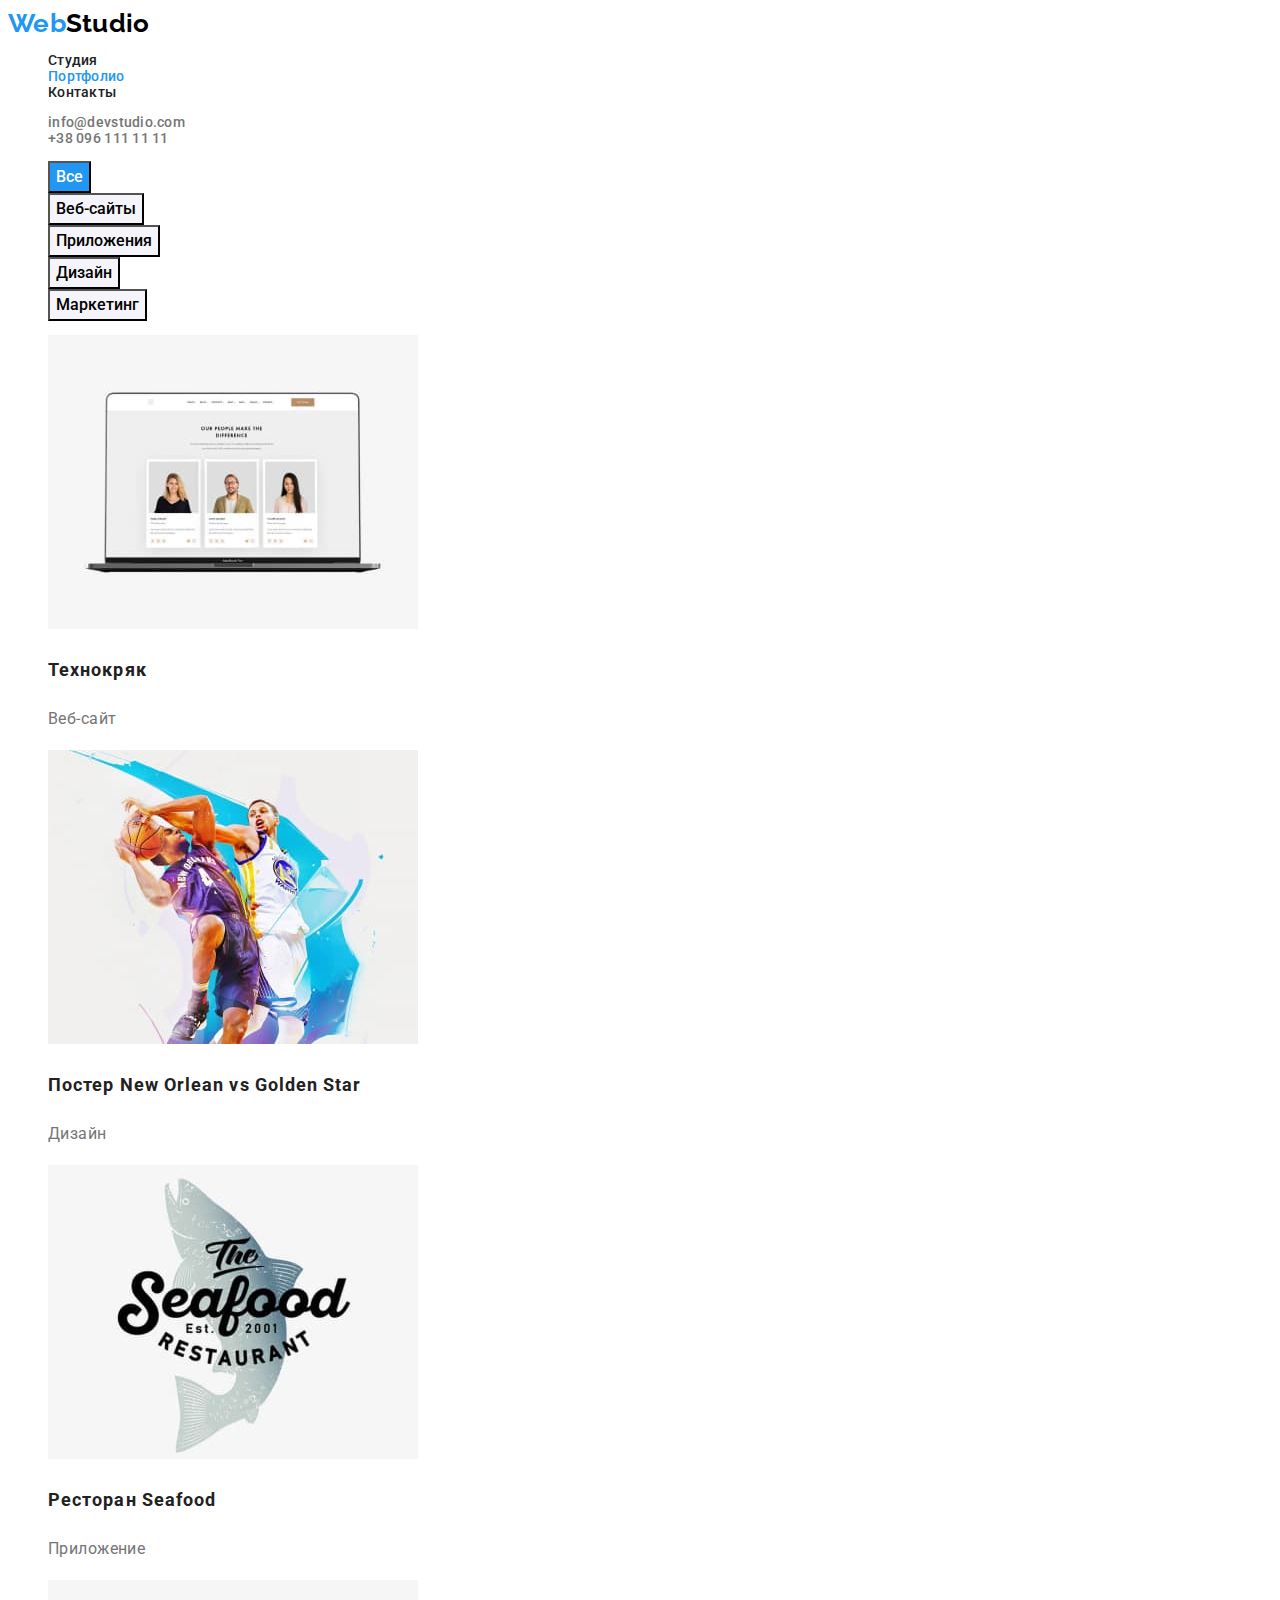
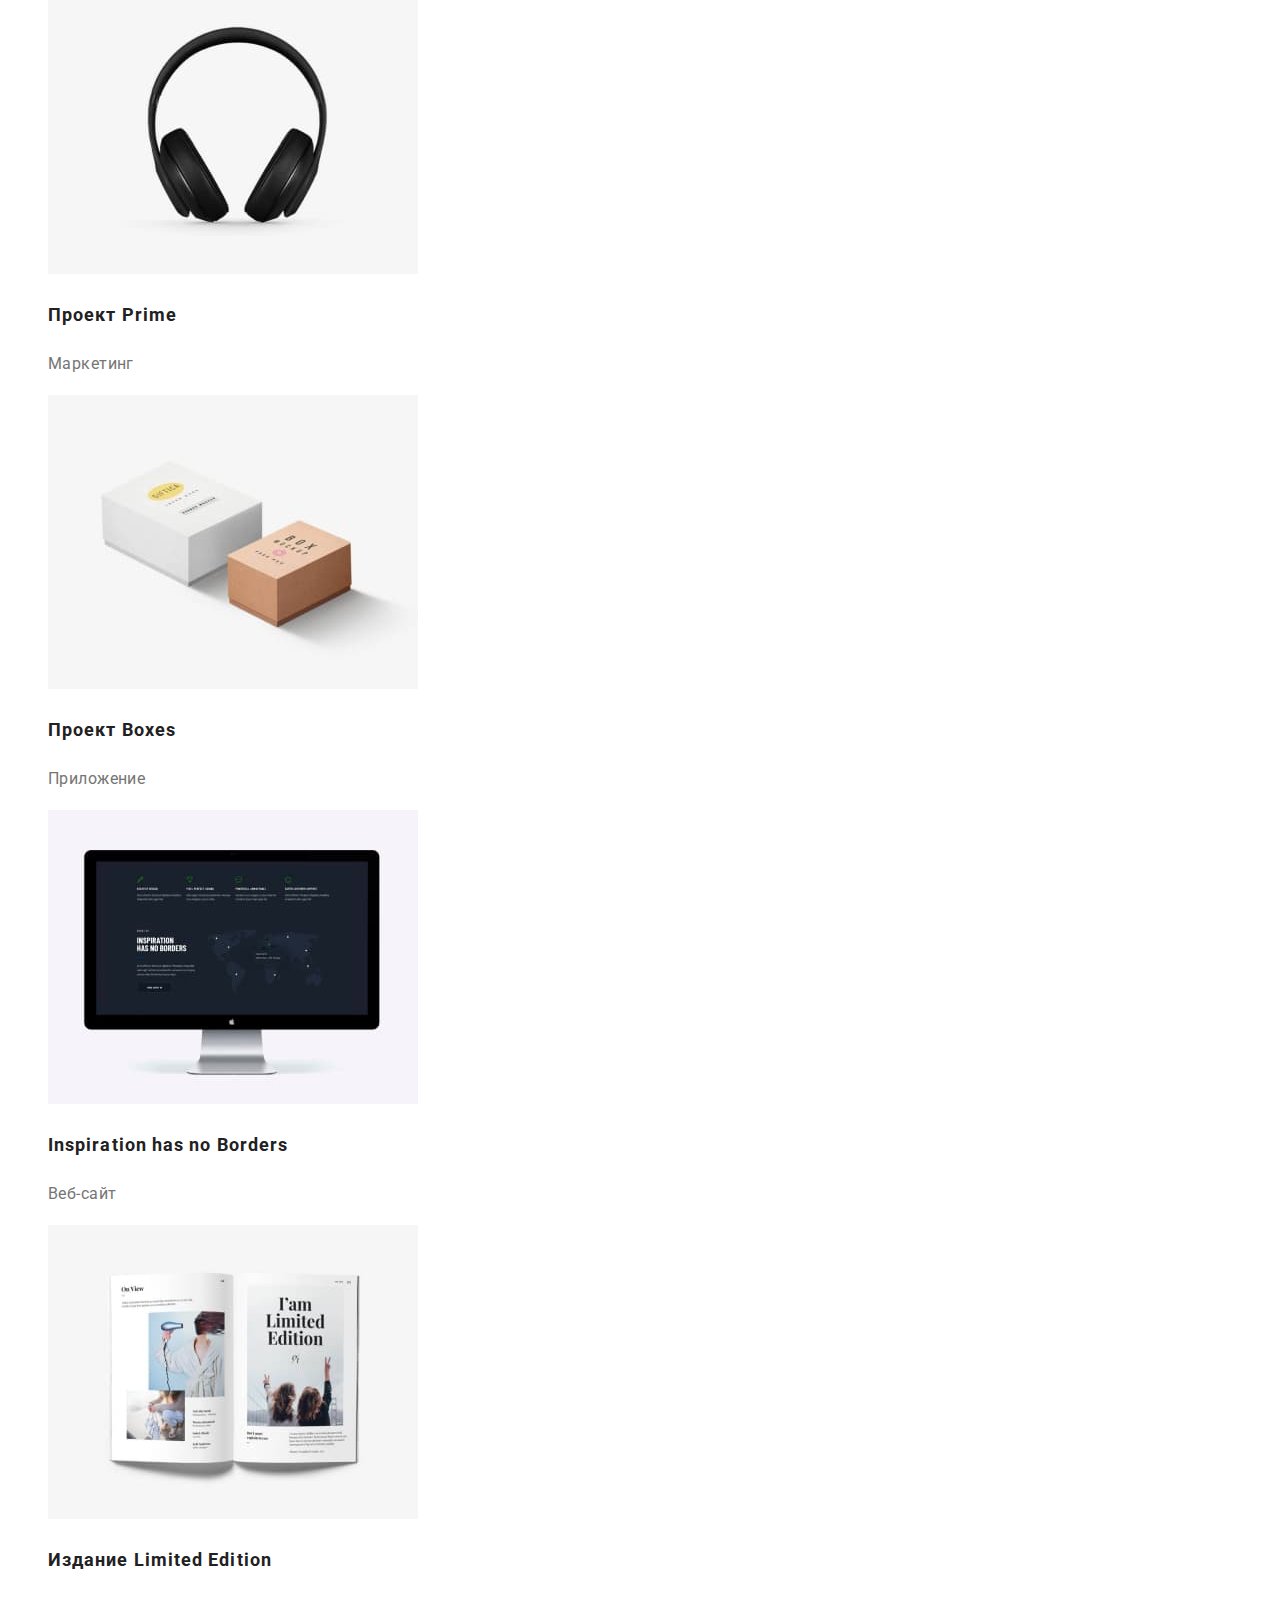
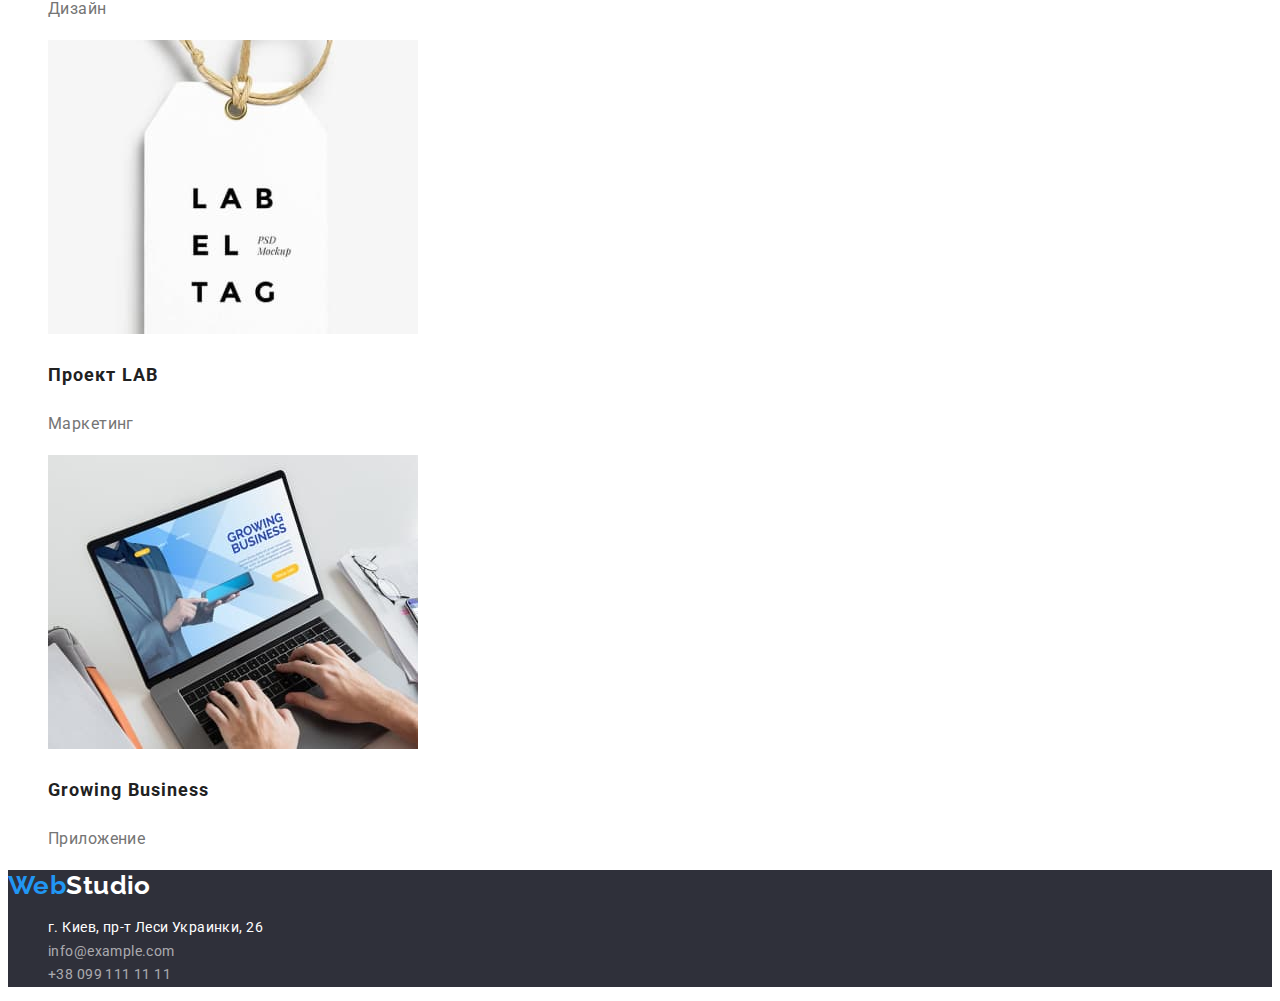
==== portfolio.html @ 9d0f55b7 "Initial commit" ====
<!DOCTYPE html>
<html lang="ru">
  <head>
    <meta charset="UTF-8" />
    <meta http-equiv="X-UA-Compatible" content="IE=edge" />
    <meta name="viewport" content="width=device-width, initial-scale=1.0" />
    <title>Portfolio</title>
    <!-- Fonts -->
    <link rel="preconnect" href="https://fonts.googleapis.com" />
    <link rel="preconnect" href="https://fonts.gstatic.com" crossorigin />
    <link
      href="https://fonts.googleapis.com/css2?family=Raleway:wght@700&family=Roboto:wght@400;500;700;900&display=swap"
      rel="stylesheet"
    />
    <link rel="stylesheet" href="./css/styles.css" />
  </head>
  <body>
    <!-- Шапка сайта -->
    <header class="header">
      <a class="link logo" href="">Web<span class="logo-header">Studio</span></a>
      <nav class="nav">
        <ul class="list">
          <li><a class="link nav-link" href="./index.html">Студия</a></li>
          <li><a class="link nav-link active" href="">Портфолио</a></li>
          <li><a class="link nav-link" href="">Контакты</a></li>
        </ul>
      </nav>
      <ul class="list">
        <li>
          <a class="link contacts-link" href="mailto:info@devstudio.com">info@devstudio.com</a>
        </li>
        <li><a class="link contacts-link" href="tel:+380961111111">+38 096 111 11 11</a></li>
      </ul>
    </header>
    <main>
      <!-- Портфолио -->
      <section>
        <h1 class="text-none">Портфолио</h1>
        <ul class="list">
          <li><button class="btn filter-btn current" type="button">Все</button></li>
          <li><button class="btn filter-btn" type="button">Веб-сайты</button></li>
          <li><button class="btn filter-btn" type="button">Приложения</button></li>
          <li><button class="btn filter-btn" type="button">Дизайн</button></li>
          <li><button class="btn filter-btn" type="button">Маркетинг</button></li>
        </ul>
        <ul class="list">
          <li>
            <a class="link" href=""
              ><img src="./images/portfolio/port1.jpg" alt="Ноутбук" width="370" height="294" />
              <h2 class="portfolio-title">Технокряк</h2>
              <p class="portfolio-text">Веб-сайт</p></a
            >
          </li>
          <li>
            <a class="link" href=""
              ><img src="./images/portfolio/port2.jpg" alt="Постер" width="370" height="294" />
              <h2 class="portfolio-title">Постер New Orlean vs Golden Star</h2>
              <p class="portfolio-text">Дизайн</p></a
            >
          </li>
          <li>
            <a class="link" href=""
              ><img src="./images/portfolio/port3.jpg" alt="Логотип" width="370" height="294" />
              <h2 class="portfolio-title">Ресторан Seafood</h2>
              <p class="portfolio-text">Приложение</p></a
            >
          </li>
          <li>
            <a class="link" href=""
              ><img src="./images/portfolio/port4.jpg" alt="Наушники" width="370" height="294" />
              <h2 class="portfolio-title">Проект Prime</h2>
              <p class="portfolio-text">Маркетинг</p></a
            >
          </li>
          <li>
            <a class="link" href=""
              ><img src="./images/portfolio/port5.jpg" alt="Коробка" width="370" height="294" />
              <h2 class="portfolio-title">Проект Boxes</h2>
              <p class="portfolio-text">Приложение</p></a
            >
          </li>
          <li>
            <a class="link" href=""
              ><img src="./images/portfolio/port6.jpg" alt="ПК" width="370" height="294" />
              <h2 class="portfolio-title">Inspiration has no Borders</h2>
              <p class="portfolio-text">Веб-сайт</p></a
            >
          </li>
          <li>
            <a class="link" href=""
              ><img src="./images/portfolio/port7.jpg" alt="Книга" width="370" height="294" />
              <h2 class="portfolio-title">Издание Limited Edition</h2>
              <p class="portfolio-text">Дизайн</p></a
            >
          </li>
          <li>
            <a class="link" href=""
              ><img src="./images/portfolio/port8.jpg" alt="Бирка" width="370" height="294" />
              <h2 class="portfolio-title">Проект LAB</h2>
              <p class="portfolio-text">Маркетинг</p></a
            >
          </li>
          <li>
            <a class="link" href=""
              ><img src="./images/portfolio/port9.jpg" alt="Ноутбук" width="370" height="294" />
              <h2 class="portfolio-title">Growing Business</h2>
              <p class="portfolio-text">Приложение</p></a
            >
          </li>
        </ul>
      </section>
    </main>
    <footer class="footer">
      <a class="link logo" href="">Web<span class="logo-footer">Studio</span></a>
      <address class="address">
        <ul class="list">
          <li>
            <a
              class="link address-link"
              href="https://goo.gl/maps/Pd6uUxVSm1AgarqQ9"
              target="_blank"
              rel="noopener noreferrer"
              >г. Киев, пр-т Леси Украинки, 26</a
            >
          </li>
          <li>
            <a class="link address-link" href="mailto:info@example.com">info@example.com</a>
          </li>
          <li><a class="link address-link" href="tel:+380991111111">+38 099 111 11 11</a></li>
        </ul>
      </address>
    </footer>
  </body>
</html>
---- css/styles.css ----
:root {
  /* fonts */
  --main-font: 'Roboto', sans-serif;
  --second-font: 'Raleway', sans-serif;
  /* colors */
  --text-link-act: #2196f3;
  --text-color-main: #212121;
  --text-color: #757575;
  --logo-color: #000000;
}

body {
  font-family: var(--main-font);
  font-size: 14px;
  line-height: 1.71;
  letter-spacing: 0.03em;
  color: var(--text-color);
}
.btn {
  cursor: pointer;
  font-family: inherit;
}
.link {
  text-decoration: none;
  color: currentColor;
}
.list {
  list-style: none;
}
.logo {
  font-family: var(--second-font);
  font-weight: 700;
  font-size: 26px;
  line-height: 1.19;
  color: var(--text-link-act);
}
.logo-header {
  color: var(--logo-color);
}
.logo-footer {
  color: #ffffff;
}
.footer {
  background-color: #2f303a;
}
.address {
  font-style: inherit;
  color: rgba(255, 255, 255, 0.6);
}
.address-link[target='_blank'] {
  color: #ffffff;
}
/*.address-link {
  font-style: normal;
  color: #ffffff;
}*/
.header {
  font-weight: 500;
  line-height: 1.14;
  letter-spacing: 0.02em;
}
.nav {
  color: var(--text-color-main);
}
.active {
  color: var(--text-link-act);
}

.hero {
  background-color: #2f303a;
}
.hero-title {
  font-weight: 900;
  font-size: 44px;
  line-height: 1.36;
  text-align: center;
  letter-spacing: 0.06em;
  text-transform: uppercase;
  color: #ffffff;
}
.hero-btn {
  width: 200px;
  height: 50px;
  background-color: var(--text-link-act);
  font-weight: 700;
  font-size: 16px;
  line-height: 1.88;
  align-items: center;
  text-align: center;
  letter-spacing: 0.06em;
  color: #ffffff;
}
.filter-btn {
  font-weight: 500;
  font-size: 16px;
  line-height: 1.63;
  text-align: center;
  color: var(-text-color-main);
  background-color: #f5f4fa;
}
.current {
  color: #ffffff;
  background-color: var(--text-link-act);
}
.hero-btn:hover,
.hero-btn:focus {
  background-color: #188ce8;
}
.description-item {
  font-weight: 700;
  font-size: 14px;
  line-height: 1.14;
  text-transform: uppercase;
  color: var(--text-color-main);
}
.section-title {
  font-weight: 700;
  font-size: 36px;
  line-height: 1.17;
  text-align: center;
  color: var(--text-color-main);
}
.team {
  background-color: #f5f4fa;
}
.team-prof,
.team-name {
  font-size: 16px;
  line-height: 1.19;
}
.team-name {
  font-weight: 500;
  color: var(--text-color-main);
}

.text-none {
  display: none;
}
.portfolio-title {
  font-weight: 700;
  font-size: 18px;
  line-height: 2;
  letter-spacing: 0.06em;
  color: var(--text-color-main);
}
.portfolio-text {
  font-size: 16px;
  line-height: 1.88;
}
.nav-link:hover,
.nav-link:focus,
.contacts-link:hover,
.contacts-link:focus,
.address-link:hover,
.address-link:focus,
.contacts-footer:hover,
.contacts-footer:focus {
  color: var(--text-link-act);
}
.current:hover,
.current:focus,
.filter-btn:hover,
.filter-btn:focus {
  color: #ffffff;
  background-color: var(--text-link-act);
}
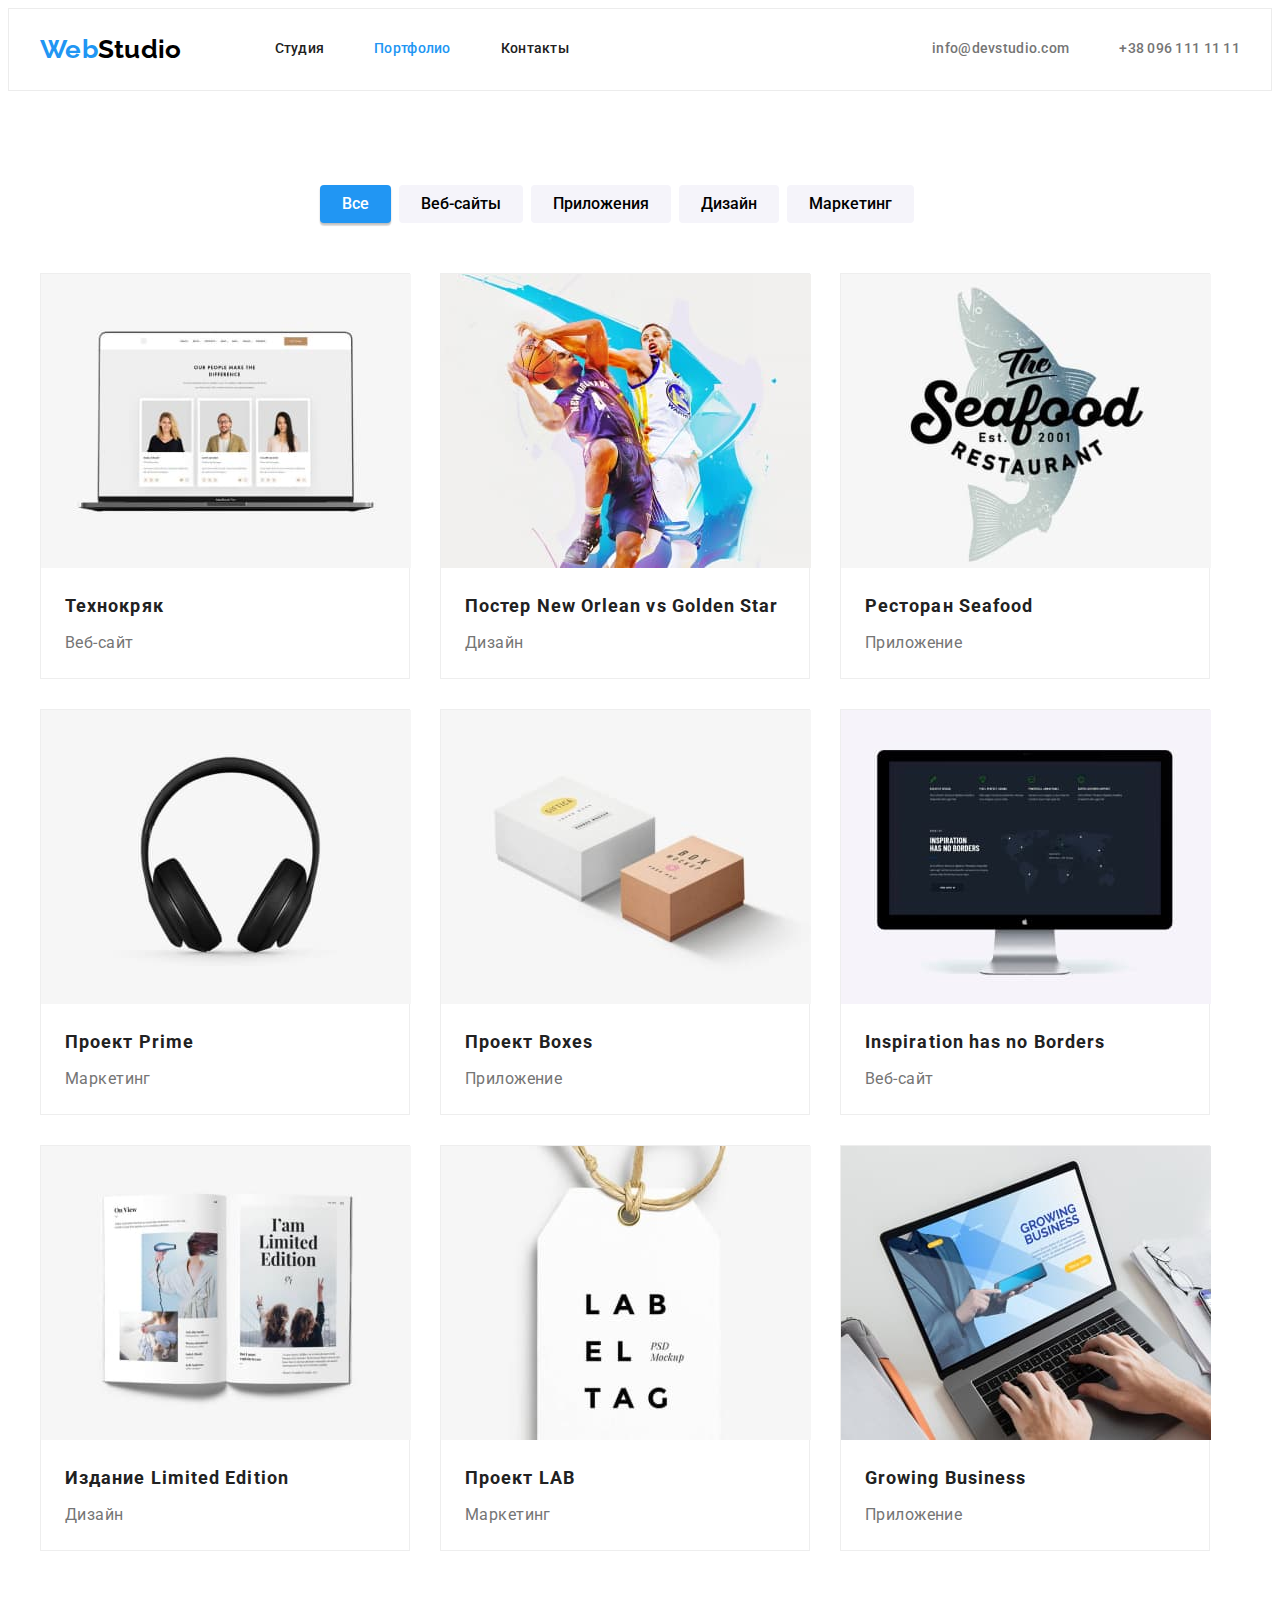
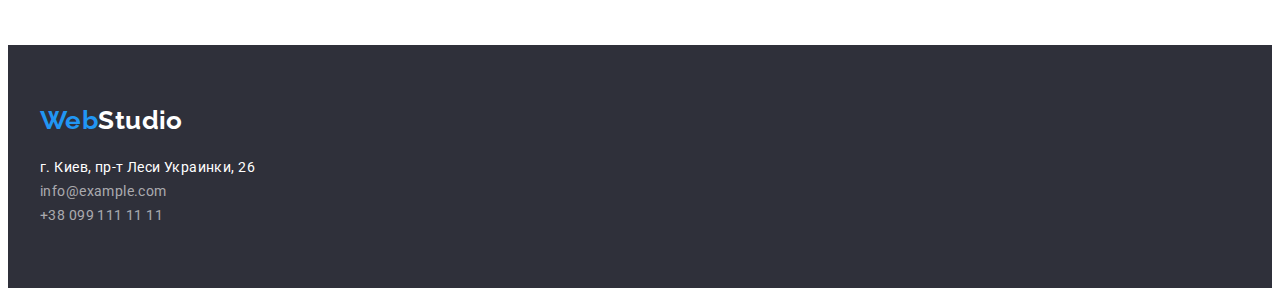
==== commit ea3ea227: "3hw" ====
--- a/portfolio.html
+++ b/portfolio.html
@@ -12,123 +12,138 @@
       href="https://fonts.googleapis.com/css2?family=Raleway:wght@700&family=Roboto:wght@400;500;700;900&display=swap"
       rel="stylesheet"
     />
+    <!-- Normalize -->
+    <link
+      rel="stylesheet"
+      href="https://cdnjs.cloudflare.com/ajax/libs/modern-normalize/1.1.0/modern-normalize.min.css"
+      integrity="sha512-wpPYUAdjBVSE4KJnH1VR1HeZfpl1ub8YT/NKx4PuQ5NmX2tKuGu6U/JRp5y+Y8XG2tV+wKQpNHVUX03MfMFn9Q=="
+      crossorigin="anonymous"
+      referrerpolicy="no-referrer"
+    />
+    <!-- Custom styles -->
     <link rel="stylesheet" href="./css/styles.css" />
   </head>
   <body>
     <!-- Шапка сайта -->
     <header class="header">
-      <a class="link logo" href="">Web<span class="logo-header">Studio</span></a>
-      <nav class="nav">
-        <ul class="list">
-          <li><a class="link nav-link" href="./index.html">Студия</a></li>
-          <li><a class="link nav-link active" href="">Портфолио</a></li>
-          <li><a class="link nav-link" href="">Контакты</a></li>
+      <div class="container header-container">
+        <a class="link logo" href="">Web<span class="logo-header">Studio</span></a>
+        <nav class="nav">
+          <ul class="list header-list">
+            <li><a class="link nav-link" href="./index.html">Студия</a></li>
+            <li><a class="link nav-link active" href="">Портфолио</a></li>
+            <li><a class="link nav-link" href="">Контакты</a></li>
+          </ul>
+        </nav>
+        <ul class="list header-contacts">
+          <li>
+            <a class="link contacts-link" href="mailto:info@devstudio.com">info@devstudio.com</a>
+          </li>
+          <li><a class="link contacts-link" href="tel:+380961111111">+38 096 111 11 11</a></li>
         </ul>
-      </nav>
-      <ul class="list">
-        <li>
-          <a class="link contacts-link" href="mailto:info@devstudio.com">info@devstudio.com</a>
-        </li>
-        <li><a class="link contacts-link" href="tel:+380961111111">+38 096 111 11 11</a></li>
-      </ul>
+      </div>
     </header>
     <main>
       <!-- Портфолио -->
-      <section>
-        <h1 class="text-none">Портфолио</h1>
-        <ul class="list">
-          <li><button class="btn filter-btn current" type="button">Все</button></li>
-          <li><button class="btn filter-btn" type="button">Веб-сайты</button></li>
-          <li><button class="btn filter-btn" type="button">Приложения</button></li>
-          <li><button class="btn filter-btn" type="button">Дизайн</button></li>
-          <li><button class="btn filter-btn" type="button">Маркетинг</button></li>
-        </ul>
-        <ul class="list">
-          <li>
-            <a class="link" href=""
-              ><img src="./images/portfolio/port1.jpg" alt="Ноутбук" width="370" height="294" />
-              <h2 class="portfolio-title">Технокряк</h2>
-              <p class="portfolio-text">Веб-сайт</p></a
-            >
-          </li>
-          <li>
-            <a class="link" href=""
-              ><img src="./images/portfolio/port2.jpg" alt="Постер" width="370" height="294" />
-              <h2 class="portfolio-title">Постер New Orlean vs Golden Star</h2>
-              <p class="portfolio-text">Дизайн</p></a
-            >
-          </li>
-          <li>
-            <a class="link" href=""
-              ><img src="./images/portfolio/port3.jpg" alt="Логотип" width="370" height="294" />
-              <h2 class="portfolio-title">Ресторан Seafood</h2>
-              <p class="portfolio-text">Приложение</p></a
-            >
-          </li>
-          <li>
-            <a class="link" href=""
-              ><img src="./images/portfolio/port4.jpg" alt="Наушники" width="370" height="294" />
-              <h2 class="portfolio-title">Проект Prime</h2>
-              <p class="portfolio-text">Маркетинг</p></a
-            >
-          </li>
-          <li>
-            <a class="link" href=""
-              ><img src="./images/portfolio/port5.jpg" alt="Коробка" width="370" height="294" />
-              <h2 class="portfolio-title">Проект Boxes</h2>
-              <p class="portfolio-text">Приложение</p></a
-            >
-          </li>
-          <li>
-            <a class="link" href=""
-              ><img src="./images/portfolio/port6.jpg" alt="ПК" width="370" height="294" />
-              <h2 class="portfolio-title">Inspiration has no Borders</h2>
-              <p class="portfolio-text">Веб-сайт</p></a
-            >
-          </li>
-          <li>
-            <a class="link" href=""
-              ><img src="./images/portfolio/port7.jpg" alt="Книга" width="370" height="294" />
-              <h2 class="portfolio-title">Издание Limited Edition</h2>
-              <p class="portfolio-text">Дизайн</p></a
-            >
-          </li>
-          <li>
-            <a class="link" href=""
-              ><img src="./images/portfolio/port8.jpg" alt="Бирка" width="370" height="294" />
-              <h2 class="portfolio-title">Проект LAB</h2>
-              <p class="portfolio-text">Маркетинг</p></a
-            >
-          </li>
-          <li>
-            <a class="link" href=""
-              ><img src="./images/portfolio/port9.jpg" alt="Ноутбук" width="370" height="294" />
-              <h2 class="portfolio-title">Growing Business</h2>
-              <p class="portfolio-text">Приложение</p></a
-            >
-          </li>
-        </ul>
+      <section class="section">
+        <div class="container">
+          <h1 class="visually-hidden">Портфолио</h1>
+          <ul class="list portfolio-filter">
+            <li><button class="btn filter-btn current" type="button">Все</button></li>
+            <li><button class="btn filter-btn" type="button">Веб-сайты</button></li>
+            <li><button class="btn filter-btn" type="button">Приложения</button></li>
+            <li><button class="btn filter-btn" type="button">Дизайн</button></li>
+            <li><button class="btn filter-btn" type="button">Маркетинг</button></li>
+          </ul>
+          <ul class="list portfolio-list">
+            <li class="works">
+              <a class="link" href=""
+                ><img src="./images/portfolio/port1.jpg" alt="Ноутбук" width="370" height="294" />
+                <h2 class="portfolio-title">Технокряк</h2>
+                <p class="portfolio-text">Веб-сайт</p></a
+              >
+            </li>
+            <li class="works">
+              <a class="link" href=""
+                ><img src="./images/portfolio/port2.jpg" alt="Постер" width="370" height="294" />
+                <h2 class="portfolio-title">Постер New Orlean vs Golden Star</h2>
+                <p class="portfolio-text">Дизайн</p></a
+              >
+            </li>
+            <li class="works">
+              <a class="link" href=""
+                ><img src="./images/portfolio/port3.jpg" alt="Логотип" width="370" height="294" />
+                <h2 class="portfolio-title">Ресторан Seafood</h2>
+                <p class="portfolio-text">Приложение</p></a
+              >
+            </li>
+            <li class="works">
+              <a class="link" href=""
+                ><img src="./images/portfolio/port4.jpg" alt="Наушники" width="370" height="294" />
+                <h2 class="portfolio-title">Проект Prime</h2>
+                <p class="portfolio-text">Маркетинг</p></a
+              >
+            </li>
+            <li class="works">
+              <a class="link" href=""
+                ><img src="./images/portfolio/port5.jpg" alt="Коробка" width="370" height="294" />
+                <h2 class="portfolio-title">Проект Boxes</h2>
+                <p class="portfolio-text">Приложение</p></a
+              >
+            </li>
+            <li class="works">
+              <a class="link" href=""
+                ><img src="./images/portfolio/port6.jpg" alt="ПК" width="370" height="294" />
+                <h2 class="portfolio-title">Inspiration has no Borders</h2>
+                <p class="portfolio-text">Веб-сайт</p></a
+              >
+            </li>
+            <li class="works">
+              <a class="link" href=""
+                ><img src="./images/portfolio/port7.jpg" alt="Книга" width="370" height="294" />
+                <h2 class="portfolio-title">Издание Limited Edition</h2>
+                <p class="portfolio-text">Дизайн</p></a
+              >
+            </li>
+            <li class="works">
+              <a class="link" href=""
+                ><img src="./images/portfolio/port8.jpg" alt="Бирка" width="370" height="294" />
+                <h2 class="portfolio-title">Проект LAB</h2>
+                <p class="portfolio-text">Маркетинг</p></a
+              >
+            </li>
+            <li class="works">
+              <a class="link" href=""
+                ><img src="./images/portfolio/port9.jpg" alt="Ноутбук" width="370" height="294" />
+                <h2 class="portfolio-title">Growing Business</h2>
+                <p class="portfolio-text">Приложение</p></a
+              >
+            </li>
+          </ul>
+        </div>
       </section>
     </main>
     <footer class="footer">
-      <a class="link logo" href="">Web<span class="logo-footer">Studio</span></a>
-      <address class="address">
-        <ul class="list">
-          <li>
-            <a
-              class="link address-link"
-              href="https://goo.gl/maps/Pd6uUxVSm1AgarqQ9"
-              target="_blank"
-              rel="noopener noreferrer"
-              >г. Киев, пр-т Леси Украинки, 26</a
-            >
-          </li>
-          <li>
-            <a class="link address-link" href="mailto:info@example.com">info@example.com</a>
-          </li>
-          <li><a class="link address-link" href="tel:+380991111111">+38 099 111 11 11</a></li>
-        </ul>
-      </address>
+      <div class="container">
+        <a class="link logo" href="">Web<span class="logo-footer">Studio</span></a>
+        <address class="address">
+          <ul class="list">
+            <li>
+              <a
+                class="link address-link"
+                href="https://goo.gl/maps/Pd6uUxVSm1AgarqQ9"
+                target="_blank"
+                rel="noopener noreferrer"
+                >г. Киев, пр-т Леси Украинки, 26</a
+              >
+            </li>
+            <li>
+              <a class="link address-link" href="mailto:info@example.com">info@example.com</a>
+            </li>
+            <li><a class="link address-link" href="tel:+380991111111">+38 099 111 11 11</a></li>
+          </ul>
+        </address>
+      </div>
     </footer>
   </body>
 </html>
--- a/css/styles.css
+++ b/css/styles.css
@@ -7,6 +7,8 @@
   --text-color-main: #212121;
   --text-color: #757575;
   --logo-color: #000000;
+  --cadr-gap: 30px;
+  --card-item: 4;
 }
 
 body {
@@ -16,6 +18,18 @@
   letter-spacing: 0.03em;
   color: var(--text-color);
 }
+h1,
+h2,
+h3,
+h4,
+h5,
+h6,
+p {
+  margin: 0;
+}
+img {
+  display: block;
+}
 .btn {
   cursor: pointer;
   font-family: inherit;
@@ -25,7 +39,16 @@
   color: currentColor;
 }
 .list {
+  margin: 0;
+  padding: 0;
   list-style: none;
+}
+.container {
+  width: 1200px;
+  padding-left: 15px;
+  padding-right: 15px;
+  margin-left: auto;
+  margin-right: auto;
 }
 .logo {
   font-family: var(--second-font);
@@ -33,6 +56,7 @@
   font-size: 26px;
   line-height: 1.19;
   color: var(--text-link-act);
+  margin-right: 93px;
 }
 .logo-header {
   color: var(--logo-color);
@@ -41,25 +65,53 @@
   color: #ffffff;
 }
 .footer {
+  padding-top: 60px;
+  padding-bottom: 60px;
   background-color: #2f303a;
 }
 .address {
   font-style: inherit;
   color: rgba(255, 255, 255, 0.6);
 }
+.address-link {
+  display: flex;
+  gap: 9px;
+  flex-direction: column;
+}
 .address-link[target='_blank'] {
   color: #ffffff;
 }
-/*.address-link {
-  font-style: normal;
-  color: #ffffff;
-}*/
 .header {
   font-weight: 500;
   line-height: 1.14;
   letter-spacing: 0.02em;
+  border: 1px solid #ececec;
+}
+.header-container {
+  padding-top: 25px;
+  padding-bottom: 25px;
+  display: flex;
+  align-items: center;
+}
+.header-list {
+  display: flex;
+  margin-right: auto;
+  gap: 50px;
+}
+.nav-link {
+}
+.header-contacts {
+  display: flex;
+  margin-left: auto;
+  gap: 50px;
+}
+.nav-link,
+.contacts-link {
+  padding-top: 32px;
+  padding-bottom: 32px;
 }
 .nav {
+  display: flex;
   color: var(--text-color-main);
 }
 .active {
@@ -67,9 +119,18 @@
 }
 
 .hero {
+  padding-top: 200px;
+  padding-bottom: 200px;
+  text-align: center;
   background-color: #2f303a;
 }
+.hero-conteiner {
+  display: block;
+}
 .hero-title {
+  max-width: 696px;
+  margin-left: auto;
+  margin-right: auto;
   font-weight: 900;
   font-size: 44px;
   line-height: 1.36;
@@ -79,8 +140,10 @@
   color: #ffffff;
 }
 .hero-btn {
-  width: 200px;
-  height: 50px;
+  min-width: 200px;
+  min-height: 50px;
+  margin-left: auto;
+  margin-right: auto;
   background-color: var(--text-link-act);
   font-weight: 700;
   font-size: 16px;
@@ -89,27 +152,104 @@
   text-align: center;
   letter-spacing: 0.06em;
   color: #ffffff;
+  box-shadow: 0px 4px 4px rgba(0, 0, 0, 0.15);
+  border-radius: 4px;
+}
+.desc-container {
+  display: flex;
+}
+.disc-list {
+  display: flex;
+  flex-wrap: wrap;
+  align-items: center;
+  gap: var(--cadr-gap);
+  /* flex-basis: calc((100% - (var(--card-item) - 1) * var(--cadr-gap) / var(--card-item)); */
+}
+.disc-menu {
+  max-width: 270px;
+}
+.about {
+  padding-bottom: 94px;
+}
+.about-list {
+  display: flex;
+  gap: var(--cadr-gap);
+}
+.team-list {
+  display: flex;
+  gap: var(--cadr-gap);
+  /* flex-basis: calc((100% - (var(--card-item) - 1) * var(--cadr-gap) / var(--card-item)); */
+}
+.team-card {
+  max-width: 270px;
+  box-shadow: 0px 1px 3px rgba(0, 0, 0, 0.12), 0px 1px 1px rgba(0, 0, 0, 0.14),
+    0px 2px 1px rgba(0, 0, 0, 0.2);
+  border-radius: 0px 0px 4px 4px;
+}
+.team {
+  background-color: #f5f4fa;
+}
+.team-prof,
+.team-name {
+  font-size: 16px;
+  line-height: 1.19;
+  text-align: center;
+}
+.team-name {
+  font-weight: 500;
+  margin-top: 30px;
+  margin-bottom: 10px;
+  color: var(--text-color-main);
+}
+.team-prof {
+  margin-bottom: 30px;
+}
+.footer .logo {
+  display: flex;
+  margin-bottom: 20px;
 }
 .filter-btn {
   font-weight: 500;
   font-size: 16px;
   line-height: 1.63;
   text-align: center;
+  padding: 6px 22px;
+  border: 0;
   color: var(-text-color-main);
   background-color: #f5f4fa;
+  border-radius: 4px;
 }
 .current {
   color: #ffffff;
   background-color: var(--text-link-act);
+  box-shadow: 0px 3px 1px rgba(0, 0, 0, 0.1), 0px 1px 2px rgba(0, 0, 0, 0.08),
+    0px 2px 2px rgba(0, 0, 0, 0.12);
+}
+.portfolio-list {
+  display: flex;
+  align-items: center;
+  flex-wrap: wrap;
+  gap: var(--cadr-gap);
+}
+.works {
+  box-sizing: border-box;
+  max-width: 370px;
+  background: #ffffff;
+  border: 1px solid #eeeeee;
 }
 .hero-btn:hover,
 .hero-btn:focus {
   background-color: #188ce8;
 }
+.section {
+  padding-top: 94px;
+  padding-bottom: 94px;
+}
 .description-item {
   font-weight: 700;
   font-size: 14px;
   line-height: 1.14;
+  margin-bottom: 10px;
   text-transform: uppercase;
   color: var(--text-color-main);
 }
@@ -117,35 +257,47 @@
   font-weight: 700;
   font-size: 36px;
   line-height: 1.17;
-  text-align: center;
-  color: var(--text-color-main);
-}
-.team {
-  background-color: #f5f4fa;
-}
-.team-prof,
-.team-name {
-  font-size: 16px;
-  line-height: 1.19;
-}
-.team-name {
-  font-weight: 500;
-  color: var(--text-color-main);
-}
-
-.text-none {
-  display: none;
+  margin-bottom: 50px;
+  text-align: center;
+  color: var(--text-color-main);
+}
+.visually-hidden {
+  position: absolute;
+  white-space: nowrap;
+  width: 1px;
+  height: 1px;
+  overflow: hidden;
+  border: 0;
+  padding: 0;
+  clip: rect(0 0 0 0);
+  clip-path: inset(50%);
+  margin: -1px;
+}
+.portfolio-filter {
+  display: flex;
+  margin-left: 280px;
+  margin-bottom: 50px;
+  gap: 8px;
+}
+.portfolio-title,
+.portfolio-text {
+  margin-left: 24px;
+  margin-right: 24px;
+  text-align: left;
 }
 .portfolio-title {
   font-weight: 700;
   font-size: 18px;
   line-height: 2;
   letter-spacing: 0.06em;
+  margin-top: 20px;
+  margin-bottom: 4px;
   color: var(--text-color-main);
 }
 .portfolio-text {
   font-size: 16px;
   line-height: 1.88;
+  margin-bottom: 20px;
 }
 .nav-link:hover,
 .nav-link:focus,
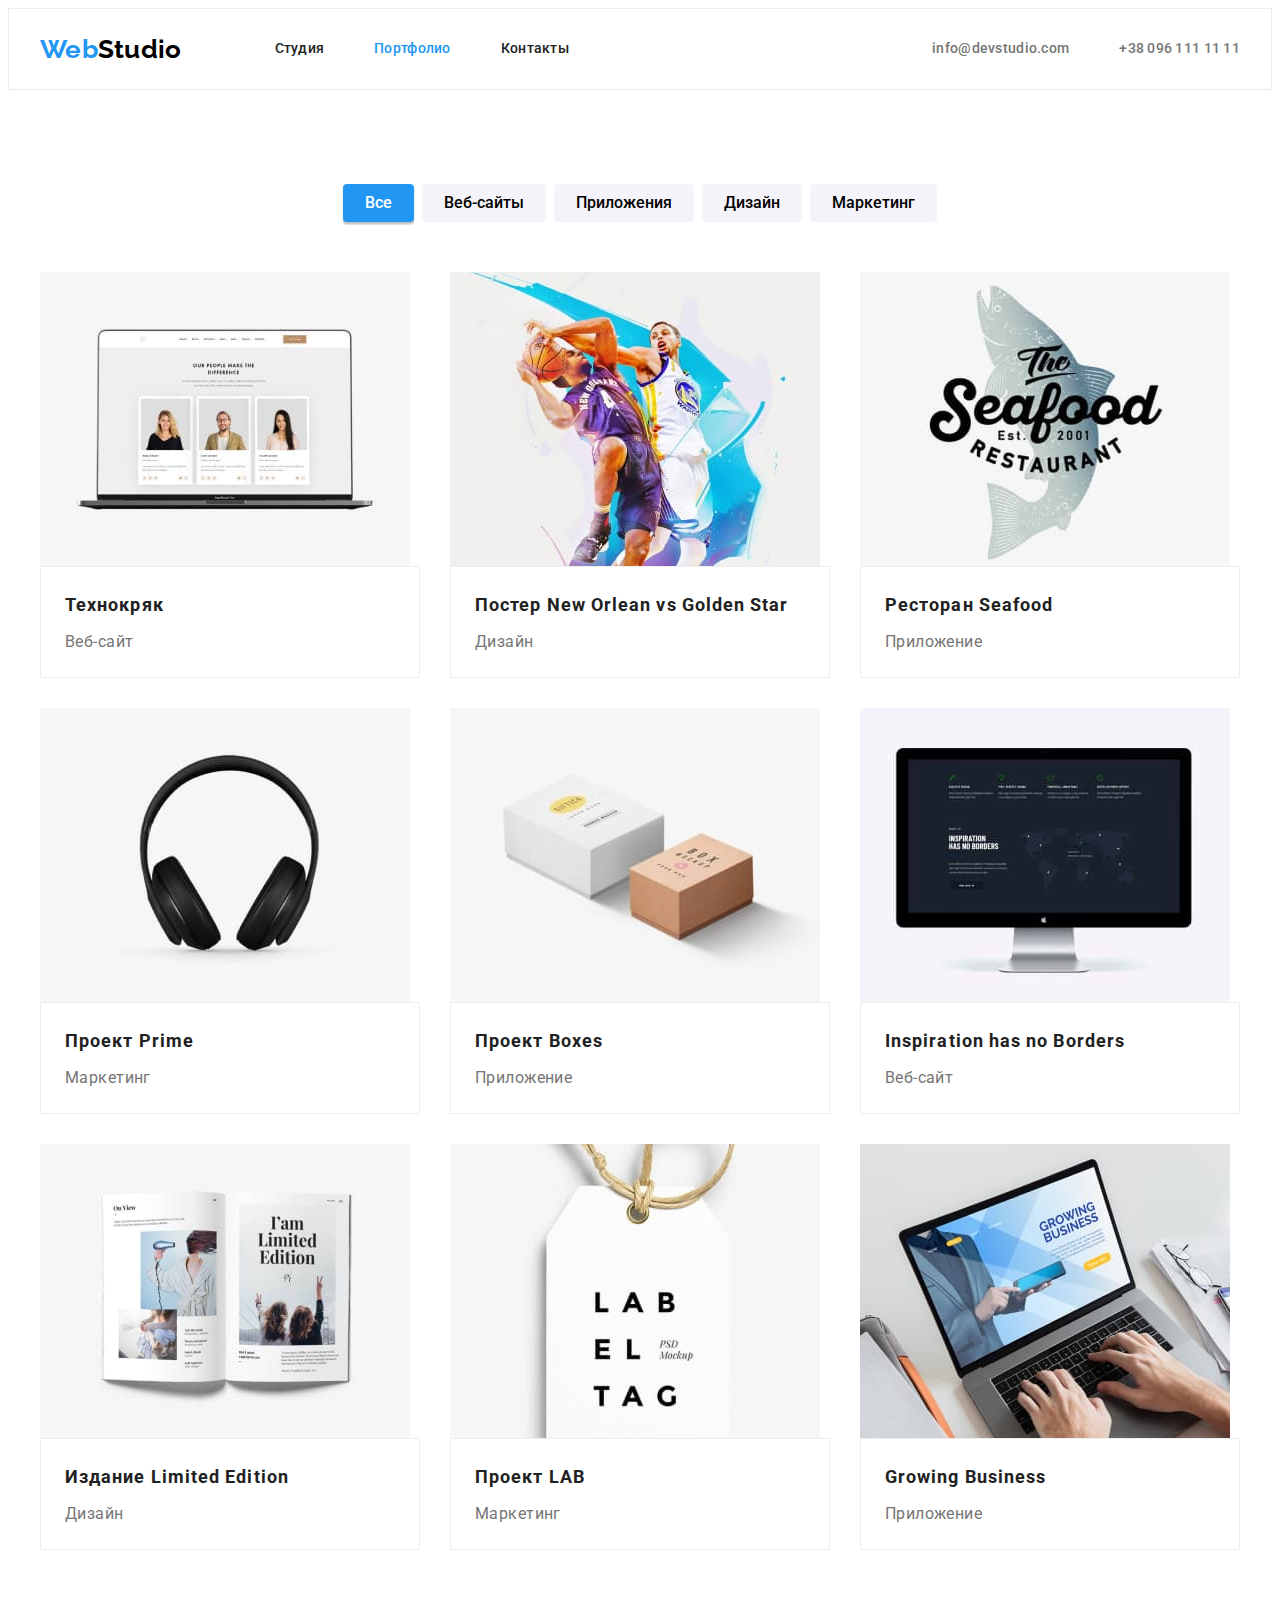
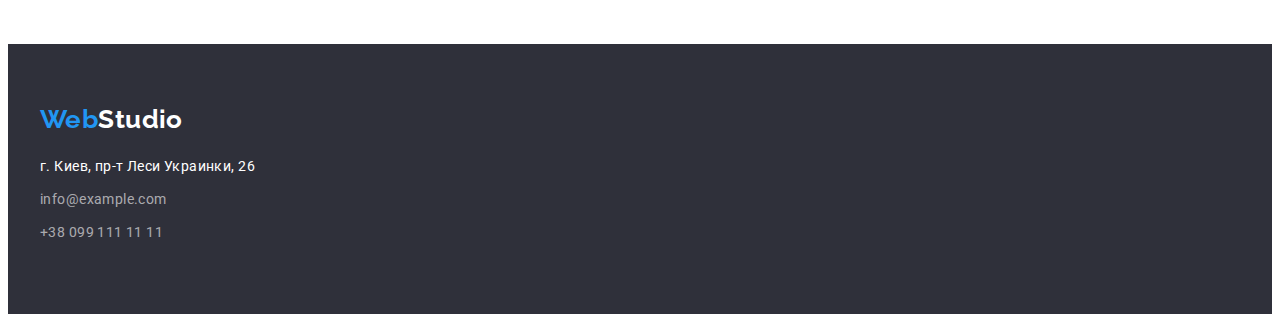
==== commit 40303ff5: "fix" ====
--- a/portfolio.html
+++ b/portfolio.html
@@ -55,68 +55,86 @@
             <li><button class="btn filter-btn" type="button">Дизайн</button></li>
             <li><button class="btn filter-btn" type="button">Маркетинг</button></li>
           </ul>
-          <ul class="list portfolio-list">
-            <li class="works">
+          <ul class="list portfolio-list card-set">
+            <li class="portfolio-item card-item">
               <a class="link" href=""
                 ><img src="./images/portfolio/port1.jpg" alt="Ноутбук" width="370" height="294" />
-                <h2 class="portfolio-title">Технокряк</h2>
-                <p class="portfolio-text">Веб-сайт</p></a
+                <div class="portfolio-block">
+                  <h2 class="portfolio-title">Технокряк</h2>
+                  <p class="portfolio-text">Веб-сайт</p>
+                </div></a
               >
             </li>
-            <li class="works">
+            <li class="portfolio-item card-item">
               <a class="link" href=""
                 ><img src="./images/portfolio/port2.jpg" alt="Постер" width="370" height="294" />
-                <h2 class="portfolio-title">Постер New Orlean vs Golden Star</h2>
-                <p class="portfolio-text">Дизайн</p></a
+                <div class="portfolio-block">
+                  <h2 class="portfolio-title">Постер New Orlean vs Golden Star</h2>
+                  <p class="portfolio-text">Дизайн</p>
+                </div></a
               >
             </li>
-            <li class="works">
+            <li class="portfolio-item card-item">
               <a class="link" href=""
                 ><img src="./images/portfolio/port3.jpg" alt="Логотип" width="370" height="294" />
-                <h2 class="portfolio-title">Ресторан Seafood</h2>
-                <p class="portfolio-text">Приложение</p></a
+                <div class="portfolio-block">
+                  <h2 class="portfolio-title">Ресторан Seafood</h2>
+                  <p class="portfolio-text">Приложение</p>
+                </div></a
               >
             </li>
-            <li class="works">
+            <li class="portfolio-item card-item">
               <a class="link" href=""
                 ><img src="./images/portfolio/port4.jpg" alt="Наушники" width="370" height="294" />
-                <h2 class="portfolio-title">Проект Prime</h2>
-                <p class="portfolio-text">Маркетинг</p></a
+                <div class="portfolio-block">
+                  <h2 class="portfolio-title">Проект Prime</h2>
+                  <p class="portfolio-text">Маркетинг</p>
+                </div></a
               >
             </li>
-            <li class="works">
+            <li class="portfolio-item card-item">
               <a class="link" href=""
                 ><img src="./images/portfolio/port5.jpg" alt="Коробка" width="370" height="294" />
-                <h2 class="portfolio-title">Проект Boxes</h2>
-                <p class="portfolio-text">Приложение</p></a
+                <div class="portfolio-block">
+                  <h2 class="portfolio-title">Проект Boxes</h2>
+                  <p class="portfolio-text">Приложение</p>
+                </div></a
               >
             </li>
-            <li class="works">
+            <li class="portfolio-item card-item">
               <a class="link" href=""
                 ><img src="./images/portfolio/port6.jpg" alt="ПК" width="370" height="294" />
-                <h2 class="portfolio-title">Inspiration has no Borders</h2>
-                <p class="portfolio-text">Веб-сайт</p></a
+                <div class="portfolio-block">
+                  <h2 class="portfolio-title">Inspiration has no Borders</h2>
+                  <p class="portfolio-text">Веб-сайт</p>
+                </div></a
               >
             </li>
-            <li class="works">
+            <li class="portfolio-item card-item">
               <a class="link" href=""
                 ><img src="./images/portfolio/port7.jpg" alt="Книга" width="370" height="294" />
-                <h2 class="portfolio-title">Издание Limited Edition</h2>
-                <p class="portfolio-text">Дизайн</p></a
+                <div class="portfolio-block">
+                  <h2 class="portfolio-title">Издание Limited Edition</h2>
+                  <p class="portfolio-text">Дизайн</p>
+                </div></a
               >
             </li>
-            <li class="works">
+            <li class="portfolio-item card-item">
               <a class="link" href=""
                 ><img src="./images/portfolio/port8.jpg" alt="Бирка" width="370" height="294" />
-                <h2 class="portfolio-title">Проект LAB</h2>
-                <p class="portfolio-text">Маркетинг</p></a
+                <div class="portfolio-block">
+                  <h2 class="portfolio-title">Проект LAB</h2>
+                  <p class="portfolio-text">Маркетинг</p>
+                </div></a
               >
             </li>
-            <li class="works">
+            <li class="portfolio-item card-item">
               <a class="link" href=""
                 ><img src="./images/portfolio/port9.jpg" alt="Ноутбук" width="370" height="294" />
-                <h2 class="portfolio-title">Growing Business</h2>
-                <p class="portfolio-text">Приложение</p></a
+                <div class="portfolio-block">
+                  <h2 class="portfolio-title">Growing Business</h2>
+                  <p class="portfolio-text">Приложение</p>
+                </div></a
               >
             </li>
           </ul>
--- a/css/styles.css
+++ b/css/styles.css
@@ -7,6 +7,13 @@
   --text-color-main: #212121;
   --text-color: #757575;
   --logo-color: #000000;
+  --border: #ececec;
+  --border-work: #eeeeee;
+  --bgcolor-hero: #2f303a;
+  --bgcolor-btn: #188ce8;
+  --text-title: #ffffff;
+  --bgcolor-team: #f5f4fa;
+  /* gap */
   --cadr-gap: 30px;
   --card-item: 4;
 }
@@ -29,10 +36,16 @@
 }
 img {
   display: block;
+  max-width: 100%;
+  height: auto;
 }
 .btn {
   cursor: pointer;
   font-family: inherit;
+}
+.section {
+  padding-top: 94px;
+  padding-bottom: 94px;
 }
 .link {
   text-decoration: none;
@@ -56,40 +69,47 @@
   font-size: 26px;
   line-height: 1.19;
   color: var(--text-link-act);
+}
+.header .logo {
   margin-right: 93px;
 }
 .logo-header {
   color: var(--logo-color);
 }
 .logo-footer {
-  color: #ffffff;
+  color: var(--text-title);
 }
 .footer {
   padding-top: 60px;
   padding-bottom: 60px;
   background-color: #2f303a;
 }
+.footer-list {
+  display: flex;
+  align-items: center;
+  gap: 9px;
+}
 .address {
   font-style: inherit;
   color: rgba(255, 255, 255, 0.6);
 }
 .address-link {
-  display: flex;
-  gap: 9px;
   flex-direction: column;
 }
 .address-link[target='_blank'] {
-  color: #ffffff;
+  color: var(--text-title);
+}
+.footer .link {
+  display: inline-block;
+  margin-bottom: 9px;
 }
 .header {
   font-weight: 500;
   line-height: 1.14;
   letter-spacing: 0.02em;
-  border: 1px solid #ececec;
+  border: 1px solid var(--border);
 }
 .header-container {
-  padding-top: 25px;
-  padding-bottom: 25px;
   display: flex;
   align-items: center;
 }
@@ -107,6 +127,8 @@
 }
 .nav-link,
 .contacts-link {
+  display: flex;
+  align-items: center;
   padding-top: 32px;
   padding-bottom: 32px;
 }
@@ -122,22 +144,20 @@
   padding-top: 200px;
   padding-bottom: 200px;
   text-align: center;
-  background-color: #2f303a;
-}
-.hero-conteiner {
-  display: block;
+  background-color: var(--bgcolor-hero);
 }
 .hero-title {
   max-width: 696px;
   margin-left: auto;
   margin-right: auto;
+  margin-bottom: 30px;
   font-weight: 900;
   font-size: 44px;
   line-height: 1.36;
   text-align: center;
   letter-spacing: 0.06em;
   text-transform: uppercase;
-  color: #ffffff;
+  color: var(--text-title);
 }
 .hero-btn {
   min-width: 200px;
@@ -151,43 +171,37 @@
   align-items: center;
   text-align: center;
   letter-spacing: 0.06em;
-  color: #ffffff;
+  color: var(--text-title);
+  border: none;
   box-shadow: 0px 4px 4px rgba(0, 0, 0, 0.15);
   border-radius: 4px;
 }
-.desc-container {
-  display: flex;
-}
-.disc-list {
+.card-set {
   display: flex;
   flex-wrap: wrap;
-  align-items: center;
   gap: var(--cadr-gap);
   /* flex-basis: calc((100% - (var(--card-item) - 1) * var(--cadr-gap) / var(--card-item)); */
 }
-.disc-menu {
-  max-width: 270px;
+.card-item {
+  /* max-width: 270px; */
+  flex-basis: calc((100% - (var(--card-item) - 1) * var(--cadr-gap)) / var(--card-item));
 }
 .about {
-  padding-bottom: 94px;
+  padding-top: 0;
 }
 .about-list {
-  display: flex;
-  gap: var(--cadr-gap);
-}
-.team-list {
-  display: flex;
-  gap: var(--cadr-gap);
-  /* flex-basis: calc((100% - (var(--card-item) - 1) * var(--cadr-gap) / var(--card-item)); */
+  --card-item: 3;
 }
 .team-card {
-  max-width: 270px;
   box-shadow: 0px 1px 3px rgba(0, 0, 0, 0.12), 0px 1px 1px rgba(0, 0, 0, 0.14),
     0px 2px 1px rgba(0, 0, 0, 0.2);
   border-radius: 0px 0px 4px 4px;
 }
 .team {
-  background-color: #f5f4fa;
+  background-color: var(--bgcolor-team);
+}
+.card-set .team-card {
+  padding-bottom: 30px;
 }
 .team-prof,
 .team-name {
@@ -195,15 +209,17 @@
   line-height: 1.19;
   text-align: center;
 }
+.team-foto {
+  margin-bottom: 30px;
+}
 .team-name {
   font-weight: 500;
-  margin-top: 30px;
   margin-bottom: 10px;
   color: var(--text-color-main);
 }
-.team-prof {
+/* .team-prof {
   margin-bottom: 30px;
-}
+} */
 .footer .logo {
   display: flex;
   margin-bottom: 20px;
@@ -216,34 +232,27 @@
   padding: 6px 22px;
   border: 0;
   color: var(-text-color-main);
-  background-color: #f5f4fa;
+  background-color: var(--bgcolor-team);
   border-radius: 4px;
 }
 .current {
-  color: #ffffff;
+  color: var(--text-title);
   background-color: var(--text-link-act);
   box-shadow: 0px 3px 1px rgba(0, 0, 0, 0.1), 0px 1px 2px rgba(0, 0, 0, 0.08),
     0px 2px 2px rgba(0, 0, 0, 0.12);
 }
 .portfolio-list {
-  display: flex;
-  align-items: center;
-  flex-wrap: wrap;
-  gap: var(--cadr-gap);
-}
-.works {
+  --card-item: 3;
+}
+.portfolio-item {
   box-sizing: border-box;
-  max-width: 370px;
-  background: #ffffff;
-  border: 1px solid #eeeeee;
+  max-width: 100%;
+  height: auto;
+  background: var(--text-title);
 }
 .hero-btn:hover,
 .hero-btn:focus {
-  background-color: #188ce8;
-}
-.section {
-  padding-top: 94px;
-  padding-bottom: 94px;
+  background-color: var(--bgcolor-btn);
 }
 .description-item {
   font-weight: 700;
@@ -275,29 +284,25 @@
 }
 .portfolio-filter {
   display: flex;
-  margin-left: 280px;
+  justify-content: center;
   margin-bottom: 50px;
   gap: 8px;
-}
-.portfolio-title,
-.portfolio-text {
-  margin-left: 24px;
-  margin-right: 24px;
-  text-align: left;
 }
 .portfolio-title {
   font-weight: 700;
   font-size: 18px;
   line-height: 2;
   letter-spacing: 0.06em;
-  margin-top: 20px;
   margin-bottom: 4px;
   color: var(--text-color-main);
 }
 .portfolio-text {
   font-size: 16px;
   line-height: 1.88;
-  margin-bottom: 20px;
+}
+.portfolio-block {
+  border: 1px solid var(--border-work);
+  padding: 20px 24px;
 }
 .nav-link:hover,
 .nav-link:focus,
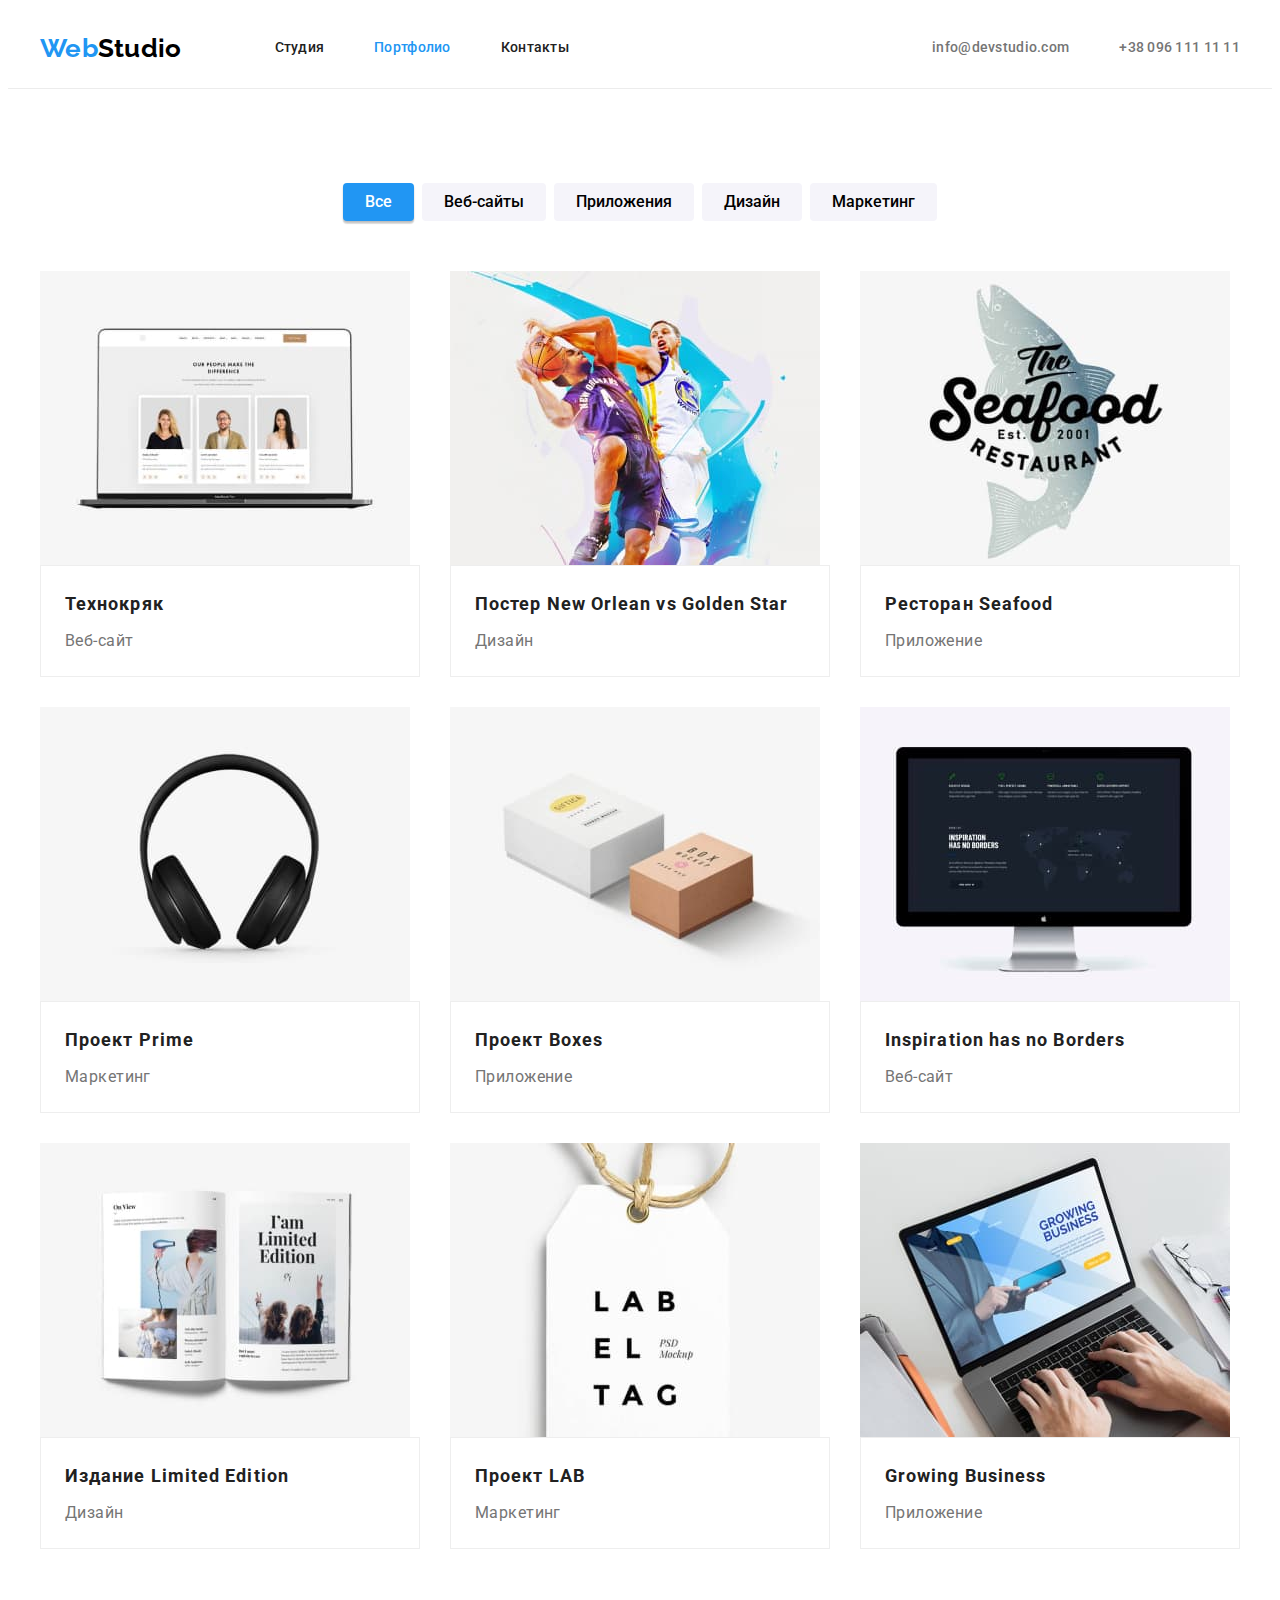
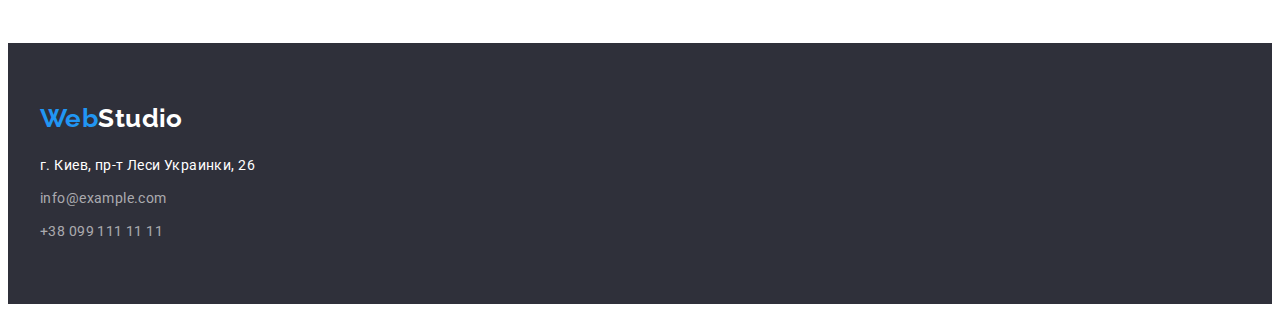
==== commit 2fe04557: "2" ====
--- a/portfolio.html
+++ b/portfolio.html
@@ -145,7 +145,7 @@
       <div class="container">
         <a class="link logo" href="">Web<span class="logo-footer">Studio</span></a>
         <address class="address">
-          <ul class="list">
+          <ul class="list address-list">
             <li>
               <a
                 class="link address-link"
--- a/css/styles.css
+++ b/css/styles.css
@@ -84,30 +84,35 @@
   padding-bottom: 60px;
   background-color: #2f303a;
 }
-.footer-list {
+/* .footer-list {
   display: flex;
   align-items: center;
   gap: 9px;
-}
+} */
 .address {
   font-style: inherit;
   color: rgba(255, 255, 255, 0.6);
 }
-.address-link {
+/* .address-link {
   flex-direction: column;
+} */
+/* .footer .link {
+  display: inline-block;
+  margin-top: 9px;
+} */
+.address-list {
+  display: flex;
+  flex-direction: column;
+  gap: 9px;
 }
 .address-link[target='_blank'] {
   color: var(--text-title);
-}
-.footer .link {
-  display: inline-block;
-  margin-bottom: 9px;
 }
 .header {
   font-weight: 500;
   line-height: 1.14;
   letter-spacing: 0.02em;
-  border: 1px solid var(--border);
+  border-bottom: 1px solid var(--border);
 }
 .header-container {
   display: flex;
@@ -221,7 +226,7 @@
   margin-bottom: 30px;
 } */
 .footer .logo {
-  display: flex;
+  display: block;
   margin-bottom: 20px;
 }
 .filter-btn {
@@ -244,12 +249,12 @@
 .portfolio-list {
   --card-item: 3;
 }
-.portfolio-item {
+/* .portfolio-item {
   box-sizing: border-box;
   max-width: 100%;
   height: auto;
   background: var(--text-title);
-}
+} */
 .hero-btn:hover,
 .hero-btn:focus {
   background-color: var(--bgcolor-btn);
